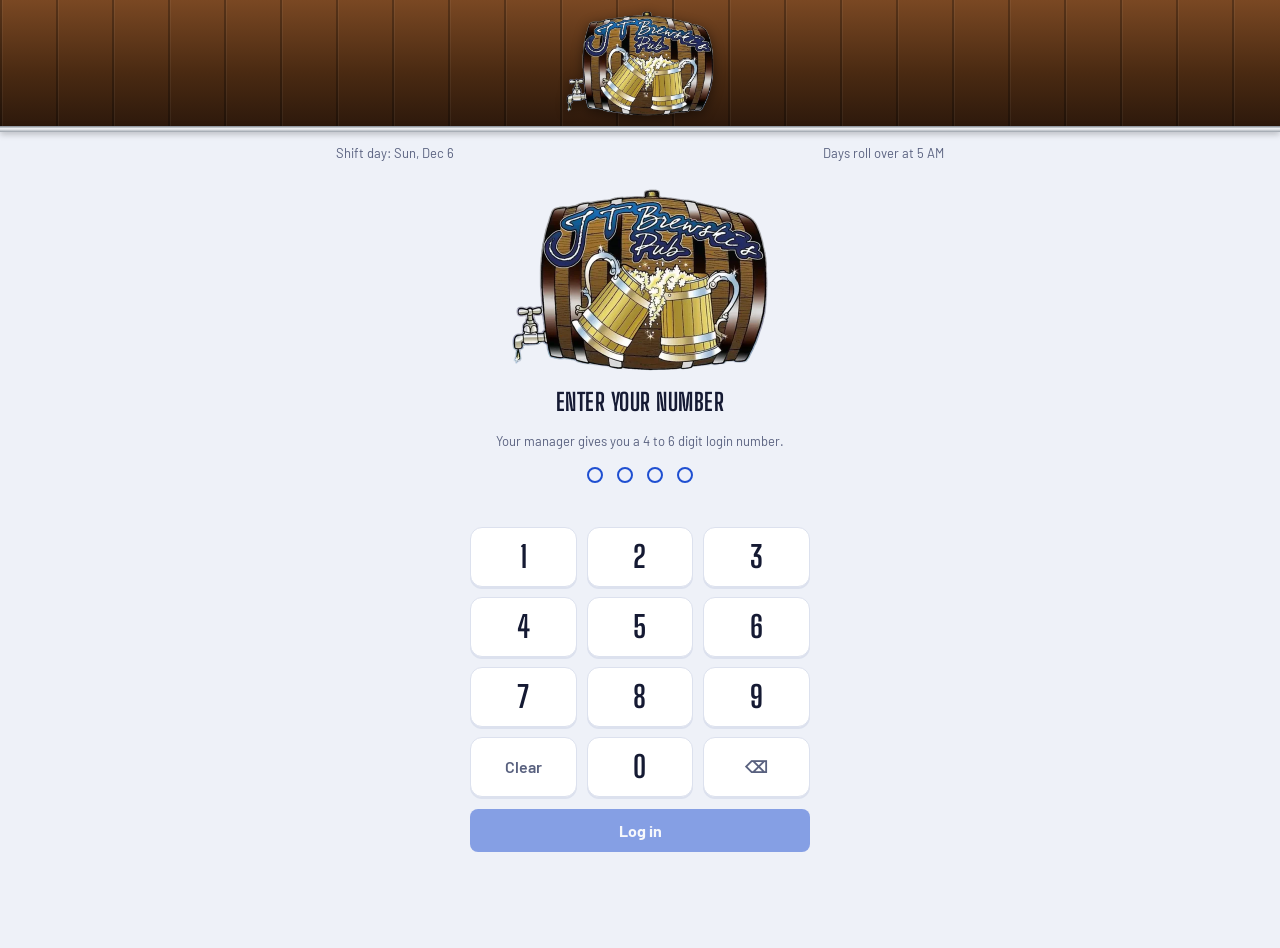
==== site/index.html @ 1c7f6bfd "Version 29: Settings page Gear button in the header opens Settings: account and log out, notificatio" ====
<!doctype html>
<html lang="en">
<head>
<meta charset="utf-8">
<meta name="viewport" content="width=device-width,initial-scale=1,viewport-fit=cover">
<title>JT Brewski's Pub</title>
<meta name="description" content="Shift checklists, inventory counts and order deadlines for JT Brewski's Pub.">
<meta name="theme-color" content="#2a170b">
<link rel="manifest" href="manifest.webmanifest">
<link rel="icon" type="image/png" sizes="32x32" href="icons/favicon-32.png">
<link rel="apple-touch-icon" href="icons/apple-touch-icon.png">
<meta name="mobile-web-app-capable" content="yes">
<meta name="apple-mobile-web-app-capable" content="yes">
<meta name="apple-mobile-web-app-status-bar-style" content="black-translucent">
<meta name="apple-mobile-web-app-title" content="Brewskis">
<link rel="preconnect" href="https://fonts.googleapis.com">
<link rel="preconnect" href="https://fonts.gstatic.com" crossorigin>
<link rel="stylesheet" href="https://fonts.googleapis.com/css2?family=Big+Shoulders+Display:wght@700;800&family=Barlow:wght@400;500;600;700&family=IBM+Plex+Mono:wght@400;500&display=swap">
<link rel="stylesheet" href="styles.css">
<!-- the intro plays once each time the app is opened, not on refreshes or updates -->
<script>try{if(sessionStorage.getItem("brewskis.intro"))document.documentElement.classList.add("no-intro")}catch(e){}</script>
<!-- light or dark, if this phone picked one in Settings (otherwise it follows the phone) -->
<script>try{var t=localStorage.getItem("brewskis.theme");if(t==="light"||t==="dark")document.documentElement.setAttribute("data-theme",t)}catch(e){}</script>
</head>
<body>
<div id="intro" class="intro" aria-hidden="true">
  <div class="intro-pour"></div>
  <div class="intro-center">
    <div class="logo intro-logo"></div>
  </div>
</div>
<header class="band">
  <div class="wrap top">
    <h1 class="sr-only">JT Brewski's staff app</h1>
    <div class="topleft">
      <button class="gearbtn" id="settingsBtn" type="button" aria-label="Settings" aria-pressed="false" hidden><svg viewBox="0 0 24 24" aria-hidden="true" fill="none" stroke="currentColor" stroke-width="2" stroke-linecap="round" stroke-linejoin="round"><circle cx="12" cy="12" r="3"/><path d="M19.4 15a1.65 1.65 0 0 0 .33 1.82l.06.06a2 2 0 1 1-2.83 2.83l-.06-.06a1.65 1.65 0 0 0-1.82-.33 1.65 1.65 0 0 0-1 1.51V21a2 2 0 1 1-4 0v-.09A1.65 1.65 0 0 0 9 19.4a1.65 1.65 0 0 0-1.82.33l-.06.06a2 2 0 1 1-2.83-2.83l.06-.06A1.65 1.65 0 0 0 4.68 15a1.65 1.65 0 0 0-1.51-1H3a2 2 0 1 1 0-4h.09A1.65 1.65 0 0 0 4.6 9a1.65 1.65 0 0 0-.33-1.82l-.06-.06a2 2 0 1 1 2.83-2.83l.06.06A1.65 1.65 0 0 0 9 4.68a1.65 1.65 0 0 0 1-1.51V3a2 2 0 1 1 4 0v.09a1.65 1.65 0 0 0 1 1.51 1.65 1.65 0 0 0 1.82-.33l.06-.06a2 2 0 1 1 2.83 2.83l-.06.06A1.65 1.65 0 0 0 19.4 9a1.65 1.65 0 0 0 1.51 1H21a2 2 0 1 1 0 4h-.09a1.65 1.65 0 0 0-1.51 1z"/></svg></button>
    </div>
    <div class="logo toplogo" role="img" aria-label="JT Brewski's Pub logo"></div>
    <div class="topright">
      <button class="installbtn" id="installBtn" type="button" hidden>Install</button>
      <button class="who" id="whoBtn" type="button" hidden><span class="dot" id="whoDot">?</span><span id="whoName"></span></button>
    </div>
  </div>
</header>
<div class="wrap">
  <div class="offline" id="offline" role="status" hidden></div>
  <div class="updatebar" id="updatebar" role="status" hidden><span id="updatetext"></span><button type="button" class="btn small" id="updateBtn">Update now</button></div>
  <div class="shiftday"><span id="dayLabel"></span><span>Days roll over at 5 AM</span></div>
  <nav class="tabs" id="tabs" hidden>
    <button type="button" id="tabShifts" aria-pressed="true">Tasks</button>
    <button type="button" id="tabInv" aria-pressed="false">Inventory</button>
    <button type="button" id="tabSched" aria-pressed="false">Shifts</button>
    <button type="button" id="tabEvents" aria-pressed="false">Events</button>
    <button type="button" id="tabTeam" aria-pressed="false" hidden>Team</button>
  </nav>
  <main id="view"><p class="hint">Loading…</p></main>
</div>
<div class="sheet" id="sheet" hidden></div>
<div class="toast" id="toast" hidden></div>
<noscript><p style="padding:16px">Turn on JavaScript to use the JT Brewski's staff app.</p></noscript>
<script src="config.js"></script>
<script src="app.js"></script>
</body>
</html>
---- site/styles.css ----
/* Base reset */
:root{color-scheme:light}
html{-webkit-text-size-adjust:100%;touch-action:manipulation}  /* no double-tap zoom; pinch zoom and zoom-on-typing still work */
body{margin:0}
img{max-width:100%}
[hidden]{display:none!important}
/* Layout: one narrow column like a ticket on the rail — header, tabs (Shifts / Inventory / Team), then stacked sections. */
/* Palette from the JT Brewskis logo: barrel wood, royal-blue lettering, gold beer and foam, silver hoops.
   Background is a cool foam white so the gold and blue read brighter than on beige. */
:root{
  --paper:#eef1f8; --card:#ffffff; --ink:#151a33; --muted:#59617f; --line:#dce1ee; --soft:#e5e9f4;
  --band:#2a170b; --band-ink:#ffffff; --band-muted:#f3cd73;
  --wood:#6e4120; --wood-dark:#2a170b; --silver:#c9cfd8; --glass:rgba(220,228,245,.7);
  --blue:#1f4fd1; --blue-deep:#13328f; --blue-ink:#ffffff; --gold:#f0b429; --gold-deep:#a8700a; --foam:#fffaf0;
  --foh:#a8700a; --foh-soft:#fdf0cc; --boh:#1f4fd1; --boh-soft:#e1e9fd; --mgr:#7a4522; --mgr-soft:#f3e4d6;
  --done:#1e8f50; --done-soft:#d9f2e3; --warn:#c2540a; --warn-soft:#fde4d2; --danger:#c0352a; --danger-soft:#fbdcd8;
  --display:"Big Shoulders Display","Arial Narrow",Impact,sans-serif;
  --body:"Barlow","Helvetica Neue",Arial,sans-serif;
  --mono:"IBM Plex Mono",ui-monospace,Menlo,monospace;
}
@media (prefers-color-scheme:dark){:root:not([data-theme="light"]){
  --paper:#0b0f1f; --card:#151a2e; --ink:#eef1fb; --muted:#9aa3c4; --line:#262d4a; --soft:#1c2238;
  --band:#1d0f06; --band-ink:#ffffff; --band-muted:#f3cd73;
  --wood:#5c3418; --wood-dark:#1d0f06; --silver:#8d95a3; --glass:rgba(160,180,230,.12);
  --blue:#6f95ff; --blue-deep:#3f66d9; --blue-ink:#0b1030; --gold:#f5c04a; --gold-deep:#f5c04a; --foam:#fff4d6;
  --foh:#f5c04a; --foh-soft:#3a2e10; --boh:#8fb0ff; --boh-soft:#18234a; --mgr:#e0a678; --mgr-soft:#3b2516;
  --done:#4fd18a; --done-soft:#123322; --warn:#ff9a57; --warn-soft:#3d2414; --danger:#ff7a6b; --danger-soft:#401a17; color-scheme:dark}}
:root[data-theme="dark"]{
  --paper:#0b0f1f; --card:#151a2e; --ink:#eef1fb; --muted:#9aa3c4; --line:#262d4a; --soft:#1c2238;
  --band:#1d0f06; --band-ink:#ffffff; --band-muted:#f3cd73;
  --wood:#5c3418; --wood-dark:#1d0f06; --silver:#8d95a3; --glass:rgba(160,180,230,.12);
  --blue:#6f95ff; --blue-deep:#3f66d9; --blue-ink:#0b1030; --gold:#f5c04a; --gold-deep:#f5c04a; --foam:#fff4d6;
  --foh:#f5c04a; --foh-soft:#3a2e10; --boh:#8fb0ff; --boh-soft:#18234a; --mgr:#e0a678; --mgr-soft:#3b2516;
  --done:#4fd18a; --done-soft:#123322; --warn:#ff9a57; --warn-soft:#3d2414; --danger:#ff7a6b; --danger-soft:#401a17; color-scheme:dark}
*{box-sizing:border-box}
body{background:var(--paper);color:var(--ink);font-family:var(--body);font-size:16px;line-height:1.45;padding-block:0 96px}
.wrap{max-width:640px;margin:0 auto;padding-left:max(16px,env(safe-area-inset-left,0px));padding-right:max(16px,env(safe-area-inset-right,0px))}
button,input,select,textarea{font:inherit;color:inherit}
button{cursor:pointer}
:focus-visible{outline:2px solid var(--blue);outline-offset:2px}
.band{background:var(--band);color:var(--band-ink);position:relative}
.band::after{content:"";position:absolute;left:0;right:0;bottom:0;height:5px;background:linear-gradient(180deg,#8d949b,#eef1f4 45%,#a7aeb5)}
.top{display:flex;align-items:center;justify-content:space-between;gap:12px;padding-block:12px 17px}
.brand{display:flex;align-items:center;gap:10px;min-width:0}
.logo{background:url("logo.webp") center/contain no-repeat;aspect-ratio:520/372;flex:none}
.top .logo{width:104px}
.brand .eyebrow{color:var(--band-muted)}
.eyebrow{font-family:var(--mono);font-size:11px;letter-spacing:.14em;text-transform:uppercase;color:var(--muted)}
h1{font-family:var(--display);font-weight:800;font-size:36px;line-height:.95;margin:2px 0 0;letter-spacing:.01em;text-transform:uppercase;color:var(--band-ink)}
.who{display:flex;align-items:center;gap:8px;border:1px solid #3a3029;background:#1d1713;color:var(--band-ink);border-radius:999px;padding:6px 12px 6px 6px;font-weight:600;font-size:14px;max-width:50%;min-width:0}
.who span{overflow:hidden;text-overflow:ellipsis;white-space:nowrap}
.dot{width:26px;height:26px;border-radius:50%;background:#2148a8;color:#fff;display:grid;place-items:center;font-size:12px;font-weight:700;flex:none}
.shiftday{display:flex;justify-content:space-between;gap:8px;flex-wrap:wrap;font-family:var(--mono);font-size:12px;color:var(--muted);padding:12px 0 0}
.tabs{display:flex;gap:4px;margin:16px 0 4px;background:var(--soft);border-radius:10px;padding:4px}
.tabs button{flex:1;border:0;background:none;border-radius:7px;padding:8px 4px;font-weight:600;color:var(--muted);white-space:nowrap}
.tabs button[aria-pressed="true"]{background:var(--card);color:var(--blue);box-shadow:0 1px 2px rgba(0,0,0,.08)}
main{display:flex;flex-direction:column;gap:24px;padding-top:16px}
h2{font-family:var(--display);font-weight:700;font-size:24px;text-transform:uppercase;letter-spacing:.02em;margin:0;text-wrap:balance}
h3{font-size:17px;font-weight:700;margin:0;overflow-wrap:anywhere}
.sec-head{display:flex;align-items:baseline;justify-content:space-between;gap:8px;margin-bottom:8px;flex-wrap:wrap}
.tag{font-family:var(--mono);font-size:11px;letter-spacing:.06em;text-transform:uppercase;padding:2px 7px;border-radius:4px;white-space:nowrap}
.tag.foh{background:var(--foh-soft);color:var(--foh)} .tag.boh{background:var(--boh-soft);color:var(--boh)} .tag.mgmt{background:var(--mgr-soft);color:var(--mgr)}
.tag.plain{background:var(--soft);color:var(--muted)} .tag.ok{background:var(--done-soft);color:var(--done)}
.tag.warn{background:var(--warn-soft);color:var(--warn)} .tag.danger{background:var(--danger);color:var(--card)}
.summary{display:grid;grid-template-columns:auto 1fr;gap:4px 16px;align-items:center;background:var(--card);border:1px solid var(--line);border-radius:12px;padding:16px}
.big{font-family:var(--display);font-weight:800;font-size:52px;line-height:.9;font-variant-numeric:tabular-nums;grid-row:span 2}
.big small{font-size:26px;color:var(--muted)}
.bar{height:8px;background:var(--soft);border-radius:99px;overflow:hidden}
.bar i{display:block;height:100%;background:linear-gradient(180deg,var(--gold),color-mix(in srgb,var(--gold) 80%,#000));border-right:3px solid var(--foam);border-radius:99px;transition:width .3s}
.bar i[style="width:0%"]{border-right:0}
.strip{display:flex;justify-content:space-between;align-items:center;gap:12px;width:100%;text-align:left;background:var(--card);border:1px solid var(--line);border-radius:12px;padding:12px 16px}
.strip .t{display:flex;flex-direction:column;gap:2px;min-width:0}
.strip.urgent{border-color:var(--warn)}
.rows{display:flex;flex-direction:column;border:1px solid var(--line);border-radius:12px;background:var(--card);overflow:hidden}
.role{display:grid;grid-template-columns:1fr auto;gap:2px 12px;text-align:left;border:0;border-top:1px solid var(--line);background:none;padding:14px 16px;width:100%}
.role:first-child{border-top:0}
button.role:hover{background:var(--soft)}
.role .name{font-weight:700;font-size:17px}
.role .people{font-size:13px;color:var(--muted);min-width:0;overflow:hidden;text-overflow:ellipsis;white-space:nowrap}
.role .count{font-family:var(--mono);font-size:14px;font-variant-numeric:tabular-nums;text-align:right;grid-row:span 2;align-self:center;display:flex;flex-direction:column;align-items:flex-end;gap:6px}
.role .bar{width:72px;height:6px}
.mine{outline:2px solid var(--ink);outline-offset:-2px}
.feed{display:flex;flex-direction:column;gap:10px;margin:0;padding:0;list-style:none}
.feed li{display:grid;grid-template-columns:auto 1fr;gap:10px;font-size:14px}
.feed .t{font-family:var(--mono);font-size:12px;color:var(--muted);white-space:nowrap;padding-top:2px;font-variant-numeric:tabular-nums}
.feed b{font-weight:600}
input[type=search]{width:100%;border:1px solid var(--line);background:var(--card);border-radius:10px;padding:12px 14px;min-width:0}
.back{border:0;background:none;padding:0;font-family:var(--mono);font-size:12px;letter-spacing:.08em;text-transform:uppercase;color:var(--muted);align-self:flex-start}
.rolehead{display:flex;flex-direction:column;gap:8px}
.rolehead .meta{display:flex;gap:8px;align-items:center;flex-wrap:wrap;font-size:14px;color:var(--muted)}
.chips{display:flex;gap:6px;flex-wrap:wrap}
.chip{border:1px solid var(--line);background:var(--card);border-radius:999px;padding:5px 12px;font-size:14px;font-weight:500}
.chip[aria-pressed="true"]{background:var(--ink);color:var(--paper);border-color:var(--ink)}
.list{display:flex;flex-direction:column;border:1px solid var(--line);border-radius:12px;background:var(--card);overflow:hidden}
.task{display:grid;grid-template-columns:auto 1fr;gap:12px;padding:12px 14px;border-top:1px solid var(--line)}
.task:first-child{border-top:0}
.check{width:30px;height:30px;border-radius:8px;border:2px solid var(--muted);background:var(--card);display:grid;place-items:center;padding:0;margin-top:1px}
.check svg{width:18px;height:18px;opacity:0}
.task.done .check{background:var(--done);border-color:var(--done)}
.task.done .check svg{opacity:1}
.task.done .text{text-decoration:line-through;color:var(--muted)}
.text{font-weight:500;overflow-wrap:anywhere}
.tmeta{display:flex;flex-direction:column;gap:2px;margin-top:4px;font-size:12.5px;color:var(--muted)}
.tmeta .line{display:flex;gap:6px;flex-wrap:wrap;align-items:center}
.tmeta .ok{color:var(--done);font-weight:600}
.linkbtn{border:0;background:none;padding:0;font-size:12.5px;color:var(--muted);text-decoration:underline;text-underline-offset:2px}
.linkbtn.warn{color:var(--danger);font-weight:600}
.divider{font-family:var(--mono);font-size:11px;letter-spacing:.12em;text-transform:uppercase;color:var(--muted);padding:10px 14px;background:var(--soft);border-top:1px solid var(--line)}
form.add{display:grid;grid-template-columns:1fr 1fr;gap:8px;background:var(--card);border:1px dashed var(--line);border-radius:12px;padding:12px}
.full{grid-column:1/-1}
input[type=text],input[type=number],input[type=time],select,textarea{width:100%;border:1px solid var(--line);background:var(--paper);border-radius:8px;padding:10px 12px;min-width:0}
label.lbl{display:flex;flex-direction:column;gap:4px;font-size:12px;color:var(--muted);font-family:var(--mono);letter-spacing:.06em;text-transform:uppercase;min-width:0}
.btn{border:0;border-radius:8px;padding:10px 16px;font-weight:700;background:var(--blue);color:var(--blue-ink)}
.btn.ghost{background:var(--card);border:1px solid var(--line);color:var(--ink)}
.btn.small{padding:6px 12px;font-size:14px}
.btn:disabled{opacity:.5;cursor:default}
.empty{background:var(--card);border:1px dashed var(--line);border-radius:12px;padding:20px;display:flex;flex-direction:column;gap:10px;align-items:flex-start}
.empty p{margin:0;color:var(--muted)}
.hint{font-size:13px;color:var(--muted);margin:0}
.person,.card{background:var(--card);border:1px solid var(--line);border-radius:12px;padding:14px;display:flex;flex-direction:column;gap:10px}
.card.urgent{border-color:var(--warn)}
.row{display:flex;justify-content:space-between;align-items:center;gap:8px;flex-wrap:wrap}
.pname{font-weight:700;font-size:17px;overflow-wrap:anywhere;min-width:0}
.rolechip{border:1px solid var(--line);background:none;border-radius:6px;padding:4px 9px;font-size:13px}
.rolechip.foh[aria-pressed="true"]{background:var(--foh-soft);border-color:var(--foh);color:var(--foh);font-weight:600}
.rolechip.boh[aria-pressed="true"]{background:var(--boh-soft);border-color:var(--boh);color:var(--boh);font-weight:600}
.rolechip.mgmt[aria-pressed="true"]{background:var(--mgr-soft);border-color:var(--mgr);color:var(--mgr);font-weight:600}
.daychip{border:1px solid var(--line);background:none;border-radius:6px;padding:4px 0;width:40px;font-size:13px;font-family:var(--mono)}
.daychip[aria-pressed="true"]{background:var(--ink);color:var(--paper);border-color:var(--ink)}
.stack{display:flex;flex-direction:column;gap:10px}
.inline{display:flex;gap:8px;flex-wrap:wrap}
.inline input{flex:1;min-width:140px}
.item{display:grid;grid-template-columns:1fr auto;gap:10px;align-items:center;padding:12px 14px;border-top:1px solid var(--line)}
.item:first-child{border-top:0}
.iname{font-weight:600;overflow-wrap:anywhere}
.imeta{display:flex;gap:6px;flex-wrap:wrap;align-items:center;font-size:12.5px;color:var(--muted);margin-top:3px}
.stepper{display:flex;align-items:center;border:1px solid var(--line);border-radius:10px;overflow:hidden;background:var(--paper)}
.stepper button{border:0;background:none;width:38px;height:40px;font-size:20px;font-weight:600}
.stepper input{width:52px;border:0;border-left:1px solid var(--line);border-right:1px solid var(--line);border-radius:0;text-align:center;padding:8px 2px;font-family:var(--mono);font-variant-numeric:tabular-nums;background:var(--card);-moz-appearance:textfield}
.stepper input::-webkit-outer-spin-button,.stepper input::-webkit-inner-spin-button{-webkit-appearance:none;margin:0}
.item.edit{grid-template-columns:2fr 1fr 1fr;align-items:end}
.orderlines{margin:0;padding:0;list-style:none;display:flex;flex-direction:column;gap:4px;font-size:14px}
.orderlines li{display:flex;justify-content:space-between;gap:12px;border-bottom:1px dotted var(--line);padding-bottom:4px}
.orderlines .q{font-family:var(--mono);font-variant-numeric:tabular-nums;white-space:nowrap}
.due{font-family:var(--mono);font-size:13px;font-variant-numeric:tabular-nums}
.due.soon{color:var(--warn);font-weight:500}
.sheet{position:fixed;inset:0;background:rgba(10,12,10,.45);display:flex;align-items:flex-end;justify-content:center;z-index:20}
.sheet .panel{background:var(--paper);width:100%;max-width:520px;border-radius:16px 16px 0 0;padding:20px max(16px,env(safe-area-inset-right,0px)) calc(20px + env(safe-area-inset-bottom,0px)) max(16px,env(safe-area-inset-left,0px));display:flex;flex-direction:column;gap:12px;max-height:85vh;overflow:auto}
.pick{display:flex;justify-content:space-between;gap:8px;align-items:center;text-align:left;border:1px solid var(--line);background:var(--card);border-radius:10px;padding:12px 14px;font-weight:600}
.pick small{font-weight:400;color:var(--muted);font-size:13px;text-align:right}
.toast{position:fixed;left:50%;transform:translateX(-50%);bottom:calc(20px + env(safe-area-inset-bottom,0px));background:var(--ink);color:var(--paper);padding:10px 16px;border-radius:10px;font-size:14px;font-weight:500;z-index:30;max-width:calc(100% - 32px)}
.login .logo{width:min(260px,70vw)}
.login{display:flex;flex-direction:column;align-items:center;gap:12px;max-width:340px;margin:8px auto 0;width:100%;text-align:center}
.pindots{display:flex;gap:14px;justify-content:center;min-height:20px;padding-top:4px}
.pindots span{width:16px;height:16px;border-radius:50%;border:2px solid var(--ink)}
.pindots span.on{background:var(--ink)}
.loginerr{color:var(--danger);font-size:14px;min-height:20px;margin:0;font-weight:500}
.keypad{display:grid;grid-template-columns:repeat(3,1fr);gap:10px;width:100%}
.key{height:60px;border:1px solid var(--line);background:var(--card);border-radius:12px;font-family:var(--display);font-weight:700;font-size:30px;font-variant-numeric:tabular-nums}
.key.fn{font-family:var(--body);font-size:16px;font-weight:600;color:var(--muted)}
.key:active:not(:disabled){background:var(--soft)}
.key:disabled{opacity:.5}
.bignum{font-family:var(--display);font-weight:800;font-size:64px;letter-spacing:.18em;text-align:center;font-variant-numeric:tabular-nums;line-height:1;padding:8px 0}
.pinform{display:flex;flex-direction:column;gap:8px;border-top:1px dashed var(--line);padding-top:10px}
.pinrow{border-top:1px dashed var(--line);padding-top:10px}
.pinrow .hint{flex:1;min-width:160px}
@media (prefers-reduced-motion:reduce){.bar i{transition:none}}
@media (max-width:420px){h1{font-size:28px}.top .logo{width:84px}.brand{gap:8px}.big{font-size:44px}.item.edit{grid-template-columns:1fr 1fr}.item.edit .wide{grid-column:1/-1}}

/* PWA additions */
.band{padding-top:env(safe-area-inset-top,0px)}
body{padding-bottom:calc(96px + env(safe-area-inset-bottom,0px))}
.offline{background:var(--warn-soft);color:var(--warn);font-size:14px;font-weight:600;padding:8px 12px;border-radius:10px;margin-top:12px}
.installbtn{border:1px solid #3a3029;background:#1d1713;color:var(--band-ink);border-radius:999px;padding:6px 12px;font-weight:600;font-size:13px}
.topright{display:flex;gap:8px;align-items:center;min-width:0;justify-content:flex-end}
.steps{margin:0;padding-left:20px;display:flex;flex-direction:column;gap:6px;font-size:15px}
@media (max-width:420px){.who #whoName{display:none}.who{padding:5px}}
/* task schedules */
.due-line{font-weight:500}
.due-line.soon{color:var(--warn)}
.due-line.over{color:var(--danger);font-weight:700}
.task.overdue .check{border-color:var(--danger)}
.task.editing{grid-template-columns:1fr;padding:10px}
.task.editing form.add{border:0;padding:0;background:none}
.divider.first{border-top:0}
input[type=date]{width:100%;border:1px solid var(--line);background:var(--paper);border-radius:8px;padding:9px 12px;min-width:0;font:inherit;color:inherit}
/* supplier schedules */
.supgrid{display:grid;grid-template-columns:1fr 1fr;gap:8px}
.supgrid .full{grid-column:1/-1}
.card .line{display:flex;gap:6px;flex-wrap:wrap}
.card.ordered{opacity:.85}
/* notification settings */
.prefs{gap:0;padding:0}
.prefrow{padding:14px;border-top:1px solid var(--line);display:flex;flex-direction:column;gap:10px}
.prefrow:first-child{border-top:0}
.preflabel{display:grid;grid-template-columns:auto 1fr;gap:12px;align-items:start;cursor:pointer}
.preflabel input{width:22px;height:22px;margin:2px 0 0;accent-color:var(--blue)}
.preflabel span{display:flex;flex-direction:column;gap:2px;min-width:0}
.prefextra{padding-left:34px;display:flex;flex-direction:column;gap:8px}
.prefextra .inline .lbl{flex:1}

/* ===== Vibrant refresh ===== */
/* Header: barrel staves in wood, silver hoop underneath */
.band{background:
  repeating-linear-gradient(90deg, rgba(0,0,0,.28) 0 2px, rgba(255,255,255,.05) 2px 3px, transparent 3px 56px),
  linear-gradient(180deg, #7a4823 0%, #4a2a12 55%, var(--wood-dark) 100%)}
.band::after{height:6px;background:linear-gradient(180deg,#7f868f,#f4f6f8 45%,#9aa1aa);box-shadow:0 2px 6px rgba(0,0,0,.25)}
.top .logo{width:112px;filter:drop-shadow(0 3px 6px rgba(0,0,0,.45))}
.kicker{font-family:var(--body);font-weight:600;font-size:13px;color:var(--band-muted);letter-spacing:.01em}
h1{color:#fff;-webkit-text-stroke:6px #1f4fd1;paint-order:stroke fill;text-shadow:0 3px 0 rgba(0,0,0,.35);font-size:38px;letter-spacing:.02em}
.who{background:rgba(0,0,0,.35);border-color:rgba(255,255,255,.18)}
.dot{background:#1f4fd1}

/* Quieter small text: sentence case in the body face */
.shiftday{font-family:var(--body);font-size:13px}
.eyebrow{font-family:var(--body);font-size:13px;letter-spacing:0;text-transform:none;font-weight:600}
.tag{font-family:var(--body);font-size:12px;font-weight:600;letter-spacing:.01em;text-transform:none;padding:2px 9px;border-radius:999px}
.divider{font-family:var(--body);font-size:13px;font-weight:700;letter-spacing:.01em;text-transform:none}
label.lbl{font-family:var(--body);font-size:13px;font-weight:600;letter-spacing:0;text-transform:none}
.back{font-family:var(--body);font-size:14px;font-weight:600;letter-spacing:0;text-transform:none;color:var(--blue)}
.due,.feed .t{font-family:var(--body)}

/* Tabs: the active one is solid royal blue */
.tabs{background:var(--soft)}
.tabs button[aria-pressed="true"]{background:var(--blue);color:var(--blue-ink);box-shadow:0 2px 6px rgba(31,79,209,.35)}

/* Section headings take their section's color */
h2.sec-foh{color:var(--foh)} h2.sec-boh{color:var(--boh)} h2.sec-mgmt{color:var(--mgr)}
.mine{outline:2px solid var(--blue)}

/* Progress bars: beer with a foam edge */
.bar{background:var(--soft)}
.bar i{background:linear-gradient(180deg,#ffd666,var(--gold) 45%,#d69612);border-right:3px solid var(--foam)}

/* Today's progress: a stein filling with beer */
.summary{grid-template-columns:auto 1fr;gap:18px;align-items:center;padding:18px 20px 18px 18px;
  background:linear-gradient(135deg,var(--card) 55%,var(--foh-soft));border-color:var(--line)}
.sumtext{display:flex;flex-direction:column;gap:4px;min-width:0}
.big{font-size:56px;grid-row:auto;color:var(--ink)}
.big small{font-size:24px;color:var(--muted);font-weight:700}
.sumlabel{color:var(--muted);font-size:14px;font-weight:500}
.sumleft{align-self:flex-start;margin-top:4px;background:var(--blue);color:var(--blue-ink);font-weight:700;font-size:13px;padding:3px 10px;border-radius:999px}
.stein{position:relative;width:70px;height:100px;margin-right:14px;flex:none}
.stein::after{content:"";position:absolute;right:-15px;top:22%;width:16px;height:48%;border:4px solid var(--silver);border-left:0;border-radius:0 14px 14px 0}
.stein-glass{position:absolute;inset:0;border:4px solid var(--silver);border-radius:7px 7px 12px 12px;overflow:hidden;
  background:linear-gradient(90deg,var(--glass),transparent 45%,var(--glass));box-shadow:inset 0 0 0 1px rgba(0,0,0,.06)}
.stein-beer{position:absolute;left:0;right:0;bottom:0;
  background:
    radial-gradient(circle at 30% 70%,rgba(255,255,255,.55) 0 2px,transparent 3px),
    radial-gradient(circle at 65% 40%,rgba(255,255,255,.45) 0 1.5px,transparent 2.5px),
    radial-gradient(circle at 45% 20%,rgba(255,255,255,.4) 0 1.5px,transparent 2.5px),
    linear-gradient(180deg,#ffd666,#f0b429 40%,#c98a12)}
.stein-beer.has-foam::before{content:"";position:absolute;left:-4px;right:-4px;top:-9px;height:14px;
  background:radial-gradient(circle at 12% 60%,var(--foam) 0 6px,transparent 7px),radial-gradient(circle at 38% 40%,var(--foam) 0 7px,transparent 8px),
             radial-gradient(circle at 64% 60%,var(--foam) 0 6px,transparent 7px),radial-gradient(circle at 88% 45%,var(--foam) 0 7px,transparent 8px),
             linear-gradient(var(--foam),var(--foam)) 0 8px/100% 6px no-repeat}
.stein-hoops{position:absolute;inset:0;pointer-events:none;
  background:linear-gradient(var(--silver),var(--silver)) 0 24%/100% 4px no-repeat,linear-gradient(var(--silver),var(--silver)) 0 78%/100% 4px no-repeat}
.stein.pour .stein-beer{animation:pour 1.1s cubic-bezier(.2,.7,.2,1) both}
@keyframes pour{from{height:0}}
@media (prefers-reduced-motion:reduce){.stein.pour .stein-beer{animation:none}}

/* Next order deadline: solid royal blue so it can't be missed */
.strip{background:linear-gradient(135deg,#1f4fd1,#13328f);border:0;color:#fff}
.strip .eyebrow{color:rgba(255,255,255,.8)}
.strip .due,.strip .due.soon{color:#fff}
.strip.urgent{box-shadow:0 0 0 3px var(--gold)}
.strip .tag.warn{background:var(--gold);color:#3a2600} .strip .tag.ok{background:rgba(255,255,255,.18);color:#fff}

/* Buttons and checks */
.btn{box-shadow:0 2px 0 var(--blue-deep)}
.btn.ghost{box-shadow:none}
.btn:disabled{box-shadow:none}
.task.done .check{background:var(--done);border-color:var(--done)}
.check{border-color:var(--silver);border-width:2.5px}
.key{border-color:var(--line);box-shadow:0 2px 0 var(--line)}
.key:active:not(:disabled){transform:translateY(1px);box-shadow:none}
.pindots span.on{background:var(--blue);border-color:var(--blue)}
.pindots span{border-color:var(--blue)}

@media (max-width:420px){h1{font-size:30px;-webkit-text-stroke:5px #1f4fd1}.top .logo{width:88px}.stein{width:60px;height:88px}.big{font-size:48px}}

/* app versions */
.updatebar{display:flex;align-items:center;justify-content:space-between;gap:12px;flex-wrap:wrap;margin-top:12px;padding:10px 12px;border-radius:12px;
  background:linear-gradient(135deg,#1f4fd1,#13328f);color:#fff;font-weight:600;font-size:14px}
.updatebar .btn{background:var(--gold);color:#3a2600;box-shadow:none}
.vline{display:flex;gap:8px;align-items:center;flex-wrap:wrap;font-size:14px;color:var(--muted)}
.vsummary{display:flex;flex-direction:column;gap:2px;padding:12px 14px;border-radius:12px;background:var(--done-soft);color:var(--ink)}
.vsummary.behind{background:var(--warn-soft)}
.devices{display:flex;flex-direction:column;gap:4px}
.dev{display:flex;gap:8px;align-items:center;flex-wrap:wrap}

/* v8: sections that open and close, inventory search */
.fold{display:flex;flex-direction:column;gap:10px}
.fold-head{display:flex;flex-wrap:wrap;align-items:center;gap:6px 10px;width:100%;text-align:left;
  background:var(--card);border:1px solid var(--line);border-radius:12px;padding:12px 14px;color:var(--ink)}
.fold-head:hover:not(:disabled){border-color:var(--blue)}
.fold-head:disabled{cursor:default;opacity:1}
.fold-head h2{font-size:22px;flex:0 0 auto;max-width:calc(100% - 34px);white-space:nowrap;overflow:hidden;text-overflow:ellipsis}
.fold-head .tag{margin-left:auto}
.chev{width:12px;height:12px;border-right:3px solid var(--blue);border-bottom:3px solid var(--blue);transform:rotate(-45deg);transition:transform .15s;margin:0 4px 0 2px}
.fold.open .chev{transform:rotate(45deg) translate(-2px,-2px)}
.fold.forced .chev{border-color:var(--muted)}
.fold-body{padding-left:2px}
@media (prefers-reduced-motion:reduce){.chev{transition:none}}
.invtools{display:flex;flex-direction:column;gap:10px}
.searchbox{position:relative}
.searchbox input[type=search]{padding-left:40px;padding-right:40px;border-radius:12px;background:var(--card)
  url("data:image/svg+xml,%3Csvg xmlns='http://www.w3.org/2000/svg' viewBox='0 0 24 24' fill='none' stroke='%238891ad' stroke-width='2.4' stroke-linecap='round'%3E%3Ccircle cx='10.5' cy='10.5' r='6.5'/%3E%3Cpath d='M15.5 15.5 21 21'/%3E%3C/svg%3E") no-repeat 13px center/18px}
.searchbox input[type=search]::-webkit-search-cancel-button{display:none}
.clearsearch{position:absolute;right:6px;top:50%;transform:translateY(-50%);width:32px;height:32px;border:0;border-radius:50%;background:var(--soft);color:var(--muted);font-size:20px;line-height:1}
.empty-search{padding:8px 2px}
/* keep the phone's status bar area solid when the page scrolls under it */
body::before{content:"";position:fixed;inset:0 0 auto;height:env(safe-area-inset-top,0px);background:#2a170b;z-index:40}

/* v9: subtle motion. Everything here answers something a person did; none of it runs with reduced motion on. */
@media (prefers-reduced-motion: no-preference){
  /* bars and the stein slide to their new level */
  .bar i{transition:width .6s cubic-bezier(.2,.8,.2,1)}
  .stein-beer{transition:height .9s cubic-bezier(.2,.75,.2,1)}
  .stein-beer.has-foam::before{animation:foam 3.2s ease-in-out infinite alternate}
  @keyframes foam{from{transform:translateY(0)}to{transform:translateY(-1.5px)}}

  /* switching screens: a short fade and rise */
  #view.enter{animation:enter .22s ease-out}
  @keyframes enter{from{opacity:0;transform:translateY(6px)}to{opacity:1;transform:none}}

  /* checking off a task: the box pops, the check draws in, the row glows green for a moment */
  .task.just-done .check{animation:pop .32s cubic-bezier(.3,1.6,.5,1)}
  .task.just-done .check path{stroke-dasharray:22;stroke-dashoffset:22;animation:draw .28s .06s ease-out forwards}
  .task.just-done{animation:glow .9s ease-out}
  .task.just-undone .check{animation:pop .25s ease-out}
  @keyframes pop{0%{transform:scale(.8)}60%{transform:scale(1.12)}100%{transform:scale(1)}}
  @keyframes draw{to{stroke-dashoffset:0}}
  @keyframes glow{from{background:var(--done-soft)}to{background:transparent}}

  /* counting: the number gives a small bump */
  .stepper input.bump{animation:bump .22s ease-out}
  @keyframes bump{50%{transform:scale(1.18)}}

  /* opening a section: its contents fade down into place */
  .fold-body.reveal{animation:reveal .2s ease-out}
  @keyframes reveal{from{opacity:0;transform:translateY(-6px)}to{opacity:1;transform:none}}
  .fold-head{transition:border-color .15s, background-color .15s}

  /* login: each digit's dot pops in; a wrong number shakes the dots */
  .pindots span{transition:background-color .12s, border-color .12s}
  .pindots span.pop{animation:pop .22s ease-out}
  .pindots.shake{animation:shake .38s ease-in-out}
  @keyframes shake{20%{transform:translateX(-8px)}40%{transform:translateX(7px)}60%{transform:translateX(-5px)}80%{transform:translateX(3px)}}

  /* sheets slide up, toasts and the update bar ease in */
  .sheet{animation:fadein .18s ease-out}
  .sheet .panel{animation:sheetup .26s cubic-bezier(.2,.8,.2,1)}
  @keyframes fadein{from{opacity:0}}
  @keyframes sheetup{from{transform:translateY(40px);opacity:.6}}
  .toast.show{animation:toastin .24s cubic-bezier(.2,.8,.2,1)}
  @keyframes toastin{from{opacity:0;transform:translate(-50%,10px)}to{opacity:1;transform:translate(-50%,0)}}
  .updatebar{animation:reveal .3s ease-out}

  /* buttons give a little when pressed */
  .btn,.chip,.daychip,.rolechip,.tabs button,.stepper button,.fold-head,.role,.strip{transition:transform .08s ease-out, background-color .15s, box-shadow .15s, border-color .15s}
  .btn:active:not(:disabled),.chip:active,.daychip:active,.rolechip:active,.tabs button:active,.stepper button:active:not(:disabled),.strip:active{transform:scale(.96)}
  button.role:active,.fold-head:active:not(:disabled){transform:scale(.99)}
}

/* v10: sound setting */
.soundrow{display:flex;align-items:center;justify-content:space-between;gap:14px;padding:12px 14px;border:1px solid var(--line);border-radius:12px;background:var(--card);cursor:pointer}
.soundrow > span{display:flex;flex-direction:column;gap:2px;min-width:0}
.switch{appearance:none;-webkit-appearance:none;flex:none;width:50px;height:30px;border-radius:999px;background:var(--line);position:relative;margin:0;cursor:pointer;transition:background-color .15s}
.switch::after{content:"";position:absolute;top:3px;left:3px;width:24px;height:24px;border-radius:50%;background:#fff;box-shadow:0 1px 3px rgba(0,0,0,.3);transition:transform .15s}
.switch:checked{background:var(--done)}
.switch:checked::after{transform:translateX(20px)}
@media (prefers-reduced-motion:reduce){.switch,.switch::after{transition:none}}

/* v12: intro. The barrel's staves, the logo drops in, and a pint pours up the screen before it lifts away. */
.intro{position:fixed;inset:0;z-index:100;display:grid;place-items:center;overflow:hidden;cursor:pointer;
  background:repeating-linear-gradient(90deg, rgba(0,0,0,.28) 0 2px, rgba(255,255,255,.05) 2px 3px, transparent 3px 64px),
             linear-gradient(180deg,#7a4823 0%,#4a2a12 55%,#2a170b 100%);
  animation:introFailsafe .3s 2.6s forwards}          /* never stays up, even if the app's script is slow */
.no-intro .intro{display:none}
.intro.out{animation:introOut .32s ease-in forwards}
@keyframes introOut{to{opacity:0;visibility:hidden}}
@keyframes introFailsafe{to{opacity:0;visibility:hidden;pointer-events:none}}
.intro-center{position:relative;z-index:2;display:flex;flex-direction:column;align-items:center;gap:10px;padding:24px}
.intro-logo{width:min(66vw,320px);filter:drop-shadow(0 8px 18px rgba(0,0,0,.5))}
.intro-title{font-family:var(--display);font-weight:800;font-size:46px;line-height:1;text-transform:uppercase;letter-spacing:.03em;
  color:#fff;-webkit-text-stroke:7px #1f4fd1;paint-order:stroke fill;text-shadow:0 4px 0 rgba(0,0,0,.35)}
.intro-pour{position:absolute;left:0;right:0;bottom:-26px;height:0;z-index:1;
  background:radial-gradient(circle at 20% 70%,rgba(255,255,255,.35) 0 3px,transparent 4px) 0 0/90px 120px,
             radial-gradient(circle at 70% 30%,rgba(255,255,255,.3) 0 2px,transparent 3px) 0 0/70px 90px,
             linear-gradient(180deg,#ffd666,#f0b429 35%,#c98a12)}
.intro-pour::before{content:"";position:absolute;left:-10px;right:-10px;top:-22px;height:30px;
  background:radial-gradient(circle at 18px 18px,#fffaf0 0 14px,transparent 15px) 0 0/36px 30px repeat-x,
             linear-gradient(#fffaf0,#fffaf0) 0 16px/100% 14px no-repeat}
@media (prefers-reduced-motion: no-preference){
  .intro-logo{animation:introDrop .55s cubic-bezier(.25,1.5,.45,1) both}
  .intro-title{animation:introRise .4s .22s ease-out both}
  .intro-pour{animation:introPour .75s .62s cubic-bezier(.45,0,.2,1) forwards}
  @keyframes introDrop{from{opacity:0;transform:translateY(-28px) scale(.82)}to{opacity:1;transform:none}}
  @keyframes introRise{from{opacity:0;transform:translateY(12px)}to{opacity:1;transform:none}}
  @keyframes introPour{to{height:125%}}
}

/* v15: header reads "JT Brewski's" with "Staff app" under it */
.brand .kicker{margin-top:3px}
.brand > div:last-child{min-width:0}
.brand h1{white-space:nowrap;font-size:clamp(24px,8.2vw,38px);-webkit-text-stroke-width:clamp(4px,1.4vw,6px)}
.intro-center{gap:0}

/* v17: default supplier per list */
.listsup{display:flex;flex-direction:column;gap:6px;padding:12px 14px;border-radius:12px;background:var(--soft)}
.listsup select{background:var(--card)}

/* v18: supplier filter, one scrolling row */
.supchips{flex-wrap:nowrap;overflow-x:auto;scrollbar-width:none;-webkit-overflow-scrolling:touch;padding-bottom:2px}
.supchips::-webkit-scrollbar{display:none}
.supchips .chip{flex:none}
.supchips .chip[aria-pressed="true"]{background:var(--blue);border-color:var(--blue);color:var(--blue-ink)}

/* v19: on tap */
.tapbtn{border:1.5px solid var(--line);background:var(--card);color:var(--ink);border-radius:999px;padding:3px 11px;font-size:13px;font-weight:600}
.tapbtn.on{background:var(--gold);border-color:var(--gold);color:#3a2600}
.tapbtn.on::before{content:"";display:inline-block;width:7px;height:7px;border-radius:50%;background:#3a2600;margin-right:6px;vertical-align:1px}
.tapbtn.kick{background:var(--danger);border-color:var(--danger);color:#fff}
.item.pouring{background:linear-gradient(90deg,var(--foh-soft),transparent 70%)}
.tapstrip{display:flex;align-items:center;justify-content:space-between;gap:12px;padding:12px 14px;border-radius:12px;border:1px solid var(--line);
  background:linear-gradient(135deg,var(--card) 50%,var(--foh-soft))}
.tapstrip .t{display:flex;flex-direction:column;gap:2px;min-width:0}
.tapstrip .hint{overflow:hidden;text-overflow:ellipsis;display:-webkit-box;-webkit-line-clamp:2;-webkit-box-orient:vertical}
.qrbox{width:min(220px,60vw);aspect-ratio:1;align-self:center;display:grid;place-items:center;background:#fff;border-radius:12px;padding:8px}
.qrbox svg{width:100%;height:100%}
.boardlink{font-size:13px;color:var(--muted);text-align:center;overflow-wrap:anywhere;user-select:all}
a.btn{text-decoration:none;display:inline-flex;align-items:center;justify-content:center}

/* v20: schedule */
.tabs button{position:relative}
.tabs button.has-dot::after{content:"";position:absolute;top:3px;right:3px;width:8px;height:8px;border-radius:50%;background:var(--gold);box-shadow:0 0 0 2px var(--soft)}
.weeknav{display:flex;align-items:center;justify-content:space-between;gap:10px}
.weeknav .btn{min-width:44px;font-size:20px;line-height:1}
.weeklabel{display:flex;flex-direction:column;align-items:center;gap:1px;text-align:center}
.weeklabel b{font-size:17px}
.days{display:flex;flex-direction:column;gap:14px}
.day{display:flex;flex-direction:column;gap:6px}
.dayhead{display:flex;align-items:baseline;gap:8px;flex-wrap:wrap}
.dayhead b{font-family:var(--display);font-size:20px;text-transform:uppercase;letter-spacing:.02em}
.day.today .dayhead b{color:var(--blue)}
.dayadd{margin-left:auto;font-weight:600;color:var(--blue);text-decoration:none}
.noshift{margin:0;padding:4px 2px}
.slist{display:flex;flex-direction:column;border:1px solid var(--line);border-radius:12px;background:var(--card);overflow:hidden}
.srow{display:grid;grid-template-columns:78px 1fr;gap:12px;align-items:center;width:100%;text-align:left;border:0;border-top:1px solid var(--line);background:none;padding:10px 14px;color:var(--ink)}
.srow:first-child{border-top:0}
.srow:hover{background:var(--soft)}
.srow.is-mine{box-shadow:inset 4px 0 0 var(--blue);background:color-mix(in srgb,var(--boh-soft) 55%,transparent)}
.srow.grabs{box-shadow:inset 4px 0 0 var(--gold)}
.srow.past{opacity:.55}
.stime{display:flex;flex-direction:column;font-variant-numeric:tabular-nums;font-size:14px;line-height:1.25}
.stime span{color:var(--muted)}
.swho{display:flex;flex-direction:column;gap:3px;min-width:0}
.sname{font-weight:700}
.smeta{display:flex;gap:6px;flex-wrap:wrap;align-items:center}
.smeta .hint{overflow:hidden;text-overflow:ellipsis;white-space:nowrap;max-width:100%}
.grabcard{border-color:var(--gold)}
.bigtime{font-family:var(--display);font-weight:800;font-size:34px;line-height:1;text-transform:uppercase}
.calcard{background:linear-gradient(135deg,var(--card) 55%,var(--boh-soft))}
.nextshift{background:linear-gradient(135deg,var(--card),var(--foh-soft));color:var(--ink);border:1px solid var(--line)}
.nextshift .eyebrow{color:var(--muted)}
.nextshift .due{color:var(--muted)}
.toggle{display:flex;align-items:center;gap:8px;font-size:15px}
.toggle input{width:20px;height:20px;accent-color:var(--blue)}
.sheet input[type=time]:disabled{opacity:.45}

/* v21: coverage first */
.coverhero{gap:8px;border:0;color:var(--band-ink, #fff);background:linear-gradient(135deg,var(--blue-deep),var(--blue));box-shadow:0 10px 24px -14px var(--blue)}
.coverhero h3{font-family:var(--display);font-size:26px;text-transform:uppercase;letter-spacing:.02em;margin:0;color:#fff}
.coverhero .eyebrow{color:var(--gold)}
.coverhero .hint{color:rgba(255,255,255,.82)}
.coverhero .btn{background:var(--gold);color:#3a2600;border-color:transparent;align-self:flex-start;min-width:200px}
.coverhero .alertlink{color:#fff;font-size:14px;align-self:flex-start;margin-top:2px}
.covercard{gap:8px;border-left:5px solid var(--line)}
.covercard.can{border-left-color:var(--gold)}
.covercard.mine-req{border-left-color:var(--blue)}
.covtop{display:flex;justify-content:space-between;align-items:flex-start;gap:10px}
.covwhen{display:flex;flex-direction:column;gap:1px}
.covwhen b{font-family:var(--display);font-size:22px;text-transform:uppercase;letter-spacing:.02em;line-height:1.05}
.covwhen span{font-variant-numeric:tabular-nums;font-weight:600}
.covwho{margin:0}
.cantcover{margin:0;font-style:italic}
.allcovered{flex-direction:row;align-items:center;gap:10px;font-weight:600}
.covicon{display:inline-grid;place-items:center;flex:none;width:26px;height:26px;border-radius:50%;background:var(--done-soft);color:var(--done);font-weight:800;font-size:14px}
.covlist{display:flex;flex-direction:column;border:1px solid var(--line);border-radius:12px;background:var(--card);overflow:hidden}
.covrow{display:flex;gap:12px;align-items:center;padding:10px 14px;border-top:1px solid var(--line)}
.covrow:first-child{border-top:0}
.covrow .t{display:flex;flex-direction:column;gap:2px;min-width:0}
.covrow.me{background:color-mix(in srgb,var(--boh-soft) 55%,transparent)}
.schedhead{margin-top:10px;padding-top:18px;border-top:2px dashed var(--line)}
.nextshift.needcover{border-color:var(--gold)}
.choices{border:0;margin:0;padding:0;display:flex;flex-direction:column;gap:6px}
.choices legend{margin-bottom:6px}
.choice{display:flex;gap:10px;align-items:flex-start;border:1px solid var(--line);border-radius:12px;padding:10px 12px;background:var(--card);cursor:pointer}
.choice:has(input:checked){border-color:var(--blue);box-shadow:inset 0 0 0 1px var(--blue)}
.choice input{width:20px;height:20px;margin-top:1px;accent-color:var(--blue);flex:none}
.choice span{display:flex;flex-direction:column;gap:1px}
.covfields[hidden]{display:none}

/* v22: Tasks tab */
.tasks-head{margin:6px 0 0}
.list .divider:first-child{border-top:0}
.divider.over{color:var(--danger);background:var(--danger-soft)}
button.divider.fold{display:block;width:100%;text-align:left;border:0;border-top:1px solid var(--line);cursor:pointer;color:var(--muted)}
.task.important{box-shadow:inset 4px 0 0 var(--gold)}
.task .star{color:var(--gold-deep)}
.sumleft.over{background:var(--danger);color:#fff}
.star-toggle{font-weight:600}
.star-toggle input{accent-color:var(--gold-deep)}
.tasks-alert{align-self:flex-start;font-size:14px;color:var(--blue);margin-top:-4px}

/* ---------- Events (v24) ---------- */
:root{--ev-party:#a8700a; --ev-party-soft:#fdf0cc; --ev-ent:#6a3fd0; --ev-ent-soft:#ece5fd; --ev-std:#1f4fd1; --ev-std-soft:#e1e9fd; --ev-other:#59617f; --ev-other-soft:#e5e9f4}
@media (prefers-color-scheme:dark){:root:not([data-theme="light"]){--ev-party:#f5c04a; --ev-party-soft:#3a2e10; --ev-ent:#b49cff; --ev-ent-soft:#2a1f4d; --ev-std:#8fb0ff; --ev-std-soft:#18234a; --ev-other:#9aa3c4; --ev-other-soft:#1c2238}}
:root[data-theme="dark"]{--ev-party:#f5c04a; --ev-party-soft:#3a2e10; --ev-ent:#b49cff; --ev-ent-soft:#2a1f4d; --ev-std:#8fb0ff; --ev-std-soft:#18234a; --ev-other:#9aa3c4; --ev-other-soft:#1c2238}
.ev-party{--k:var(--ev-party);--ks:var(--ev-party-soft)} .ev-entertainment{--k:var(--ev-ent);--ks:var(--ev-ent-soft)}
.ev-standard{--k:var(--ev-std);--ks:var(--ev-std-soft)} .ev-other{--k:var(--ev-other);--ks:var(--ev-other-soft)}
.tag[class*="ev-"]{background:var(--ks);color:var(--k)}
button.tag.evlink{border:0;cursor:pointer}

.evhero{display:flex;flex-direction:column;align-items:flex-start;gap:6px;width:100%;text-align:left;border:0;border-radius:16px;padding:18px;color:#fff;
  background:linear-gradient(135deg,var(--blue-deep),var(--blue));box-shadow:0 10px 24px -14px var(--blue)}
.evhero.ev-entertainment{background:linear-gradient(135deg,#3b1f8f,#7448e0);box-shadow:0 10px 24px -14px #6a3fd0}
.evhero.ev-party{background:linear-gradient(135deg,#8a5a06,#e0a21f);box-shadow:0 10px 24px -14px #a8700a}
.evhero.ev-other{background:linear-gradient(135deg,#2b3150,#59617f);box-shadow:0 10px 24px -14px #2b3150}
.evhero .eyebrow{color:var(--gold)}
.evhero.ev-party .eyebrow{color:#fff3cf}
.evhero .evtitle{font-family:var(--display);font-weight:800;font-size:30px;line-height:1;text-transform:uppercase;letter-spacing:.01em;overflow-wrap:anywhere}
.evhero .evwhen{font-weight:600;color:rgba(255,255,255,.88)}
.evhero .line{display:flex;gap:8px;align-items:center;flex-wrap:wrap;margin-top:2px}
.evhero .tag{background:rgba(255,255,255,.18);color:#fff}
.evhero .more{font-size:13px;color:rgba(255,255,255,.8)}

.calmonth{gap:12px}
.calgrid{display:grid;grid-template-columns:repeat(7,1fr);gap:2px}
.calwd{text-align:center;font-size:12px;font-weight:700;color:var(--muted);padding-bottom:4px}
.calday{position:relative;display:flex;flex-direction:column;align-items:center;justify-content:flex-start;gap:3px;min-height:46px;padding:6px 0 4px;border:0;background:none;border-radius:10px}
.calday .num{width:28px;height:28px;display:grid;place-items:center;border-radius:50%;font-size:15px;font-weight:600;font-variant-numeric:tabular-nums}
.calday.out{opacity:.38}
.calday.past .num{color:var(--muted);font-weight:500}
.calday.today .num{box-shadow:inset 0 0 0 2px var(--blue);color:var(--blue);font-weight:800}
.calday.sel{background:var(--soft)}
.calday.sel .num{background:var(--blue);color:var(--blue-ink);box-shadow:none}
.calday .dots{display:flex;gap:3px;height:6px}
.calday .dots i,.legend i{display:block;width:6px;height:6px;border-radius:50%;background:var(--k)}
.legend{display:flex;gap:14px;flex-wrap:wrap;font-size:12.5px;color:var(--muted)}
.legend span{display:flex;align-items:center;gap:6px}
.legend i{width:8px;height:8px}
.calpanel{border-top:1px solid var(--line);padding-top:12px;gap:8px}

.evlist{display:flex;flex-direction:column;gap:8px}
.evlist .divider{border:0;background:none;padding:6px 2px 0}
.evrow{display:grid;grid-template-columns:52px 1fr;gap:12px;align-items:start;width:100%;text-align:left;background:var(--card);border:1px solid var(--line);border-left:5px solid var(--k);border-radius:12px;padding:10px 12px}
.evrow.past{opacity:.7}
.evdate{display:flex;flex-direction:column;align-items:center;line-height:1.05;padding:4px 0;border-radius:8px;background:var(--ks);color:var(--k)}
.evdate b{font-family:var(--display);font-size:24px;font-weight:800}
.evdate small{font-size:11px;font-weight:700;text-transform:uppercase;letter-spacing:.04em}
.evbody{display:flex;flex-direction:column;gap:4px;min-width:0}
.evname{font-weight:700;font-size:16.5px;overflow-wrap:anywhere}
.evbody .line{display:flex;gap:6px;align-items:center;flex-wrap:wrap}
.evnote{display:-webkit-box;-webkit-line-clamp:2;-webkit-box-orient:vertical;overflow:hidden}
.evnotes{margin:0;white-space:pre-wrap}

.kindpick{display:grid;grid-template-columns:1fr 1fr;gap:8px}
.kindopt{position:relative;display:flex;align-items:center;gap:8px;border:1px solid var(--line);border-radius:12px;padding:10px 12px;background:var(--card);cursor:pointer;font-weight:600}
.kindopt input{position:absolute;opacity:0;pointer-events:none}
.kindopt .ki{width:28px;height:28px;display:grid;place-items:center;border-radius:8px;background:var(--ks);flex:none}
.kindopt:has(input:checked){border-color:var(--k);box-shadow:inset 0 0 0 1px var(--k);background:var(--ks)}
.kindopt:has(input:focus-visible){outline:2px solid var(--blue);outline-offset:2px}
.promohint{background:var(--ev-ent-soft);border-radius:12px;padding:12px 14px;font-size:14.5px}
.promohint ul{margin:6px 0 0;padding-left:18px}
.promohint li.past{color:var(--muted);text-decoration:line-through}
.promo{background:var(--card);border:1px solid var(--line);border-radius:12px;padding:12px 14px;gap:8px}
.promorow{display:flex;gap:10px;align-items:center}
.promorow.done .check{background:var(--done);border-color:var(--done)}
.promorow.done .check svg{opacity:1}
.promorow.over .check{border-color:var(--danger)}
.promorow.over .hint{color:var(--danger)}
.evstrip{background:linear-gradient(135deg,#3b1f8f,#7448e0)}
.evhero{background:linear-gradient(135deg,#13328f,#1f4fd1);box-shadow:0 10px 24px -14px #1f4fd1}
.evsheet-title{font-size:34px;line-height:1;overflow-wrap:anywhere}
.evsheet-when{display:flex;flex-direction:column;gap:2px;font-size:17px}
.evsheet-when span{color:var(--muted);font-size:15px}
fieldset.choices legend.lbl{font-size:13px;font-weight:600;color:var(--muted);padding:0}
/* repeating events (v25) */
.repline{font-weight:600;color:var(--ev-std)}
.repbox{gap:10px}
.skips{background:var(--card);border:1px solid var(--line);border-radius:12px;padding:12px 14px;gap:6px}
.skips .strike{text-decoration:line-through;color:var(--muted)}
.evhero .tag.plain,.evhero .tag{background:rgba(255,255,255,.18);color:#fff}
.offrow .strike{text-decoration:line-through;color:var(--muted);font-weight:600}
/* promote checkbox (v27) */
.promobox{background:var(--card);border:1px solid var(--line);border-radius:12px;padding:12px 14px;gap:6px}
.promobox .toggle{align-items:flex-start}
.promobox .toggle input{margin-top:1px;flex:none}
.promobox:has(input:disabled){opacity:.7}
/* header (v28): just the logo, centered; account button stays on the right */
.sr-only{position:absolute;width:1px;height:1px;padding:0;margin:-1px;overflow:hidden;clip:rect(0,0,0,0);white-space:nowrap;border:0}
.top{display:grid;grid-template-columns:1fr auto 1fr;align-items:center;gap:8px;padding-block:10px 15px}
.top .toplogo{grid-column:2;width:150px}
.top .topright{grid-column:3;justify-self:end}
@media (max-width:420px){.top .toplogo{width:132px}}
.top .topright{justify-self:stretch;justify-content:flex-end;min-width:0}
.top .who{max-width:100%}
/* settings (v29) */
.top .topleft{grid-column:1;justify-self:start;display:flex}
.top .toplogo{grid-row:1}
.gearbtn{width:36px;height:36px;border-radius:50%;display:grid;place-items:center;padding:0;background:rgba(0,0,0,.35);border:1px solid rgba(255,255,255,.18);color:#fff}
.gearbtn svg{width:20px;height:20px}
.gearbtn[aria-pressed="true"]{background:var(--blue);border-color:var(--blue);color:#fff}
.sethead{font-size:13px;font-weight:700;text-transform:uppercase;letter-spacing:.06em;color:var(--muted);margin:0 2px}
.setrow{display:flex;align-items:center;gap:12px;width:100%;text-align:left;padding:12px 14px;border:1px solid var(--line);border-radius:12px;background:var(--card)}
.setrow .t,.acct .t{display:flex;flex-direction:column;gap:2px;min-width:0;flex:1}
.setrow .val{font-weight:600;color:var(--muted);font-size:15px}
.chev-r{font-size:22px;line-height:1;color:var(--muted)}
.big-dot{width:42px;height:42px;font-size:16px}
.appear{gap:8px}
.seg{display:flex;gap:4px;background:var(--soft);border-radius:10px;padding:4px}
.seg button{flex:1;border:0;background:none;border-radius:7px;padding:8px 4px;font-weight:600;color:var(--muted)}
.seg button[aria-checked="true"]{background:var(--blue);color:var(--blue-ink);box-shadow:0 2px 6px rgba(31,79,209,.35)}
.gearbtn[aria-pressed="true"]{background:#1f4fd1;border-color:#1f4fd1}
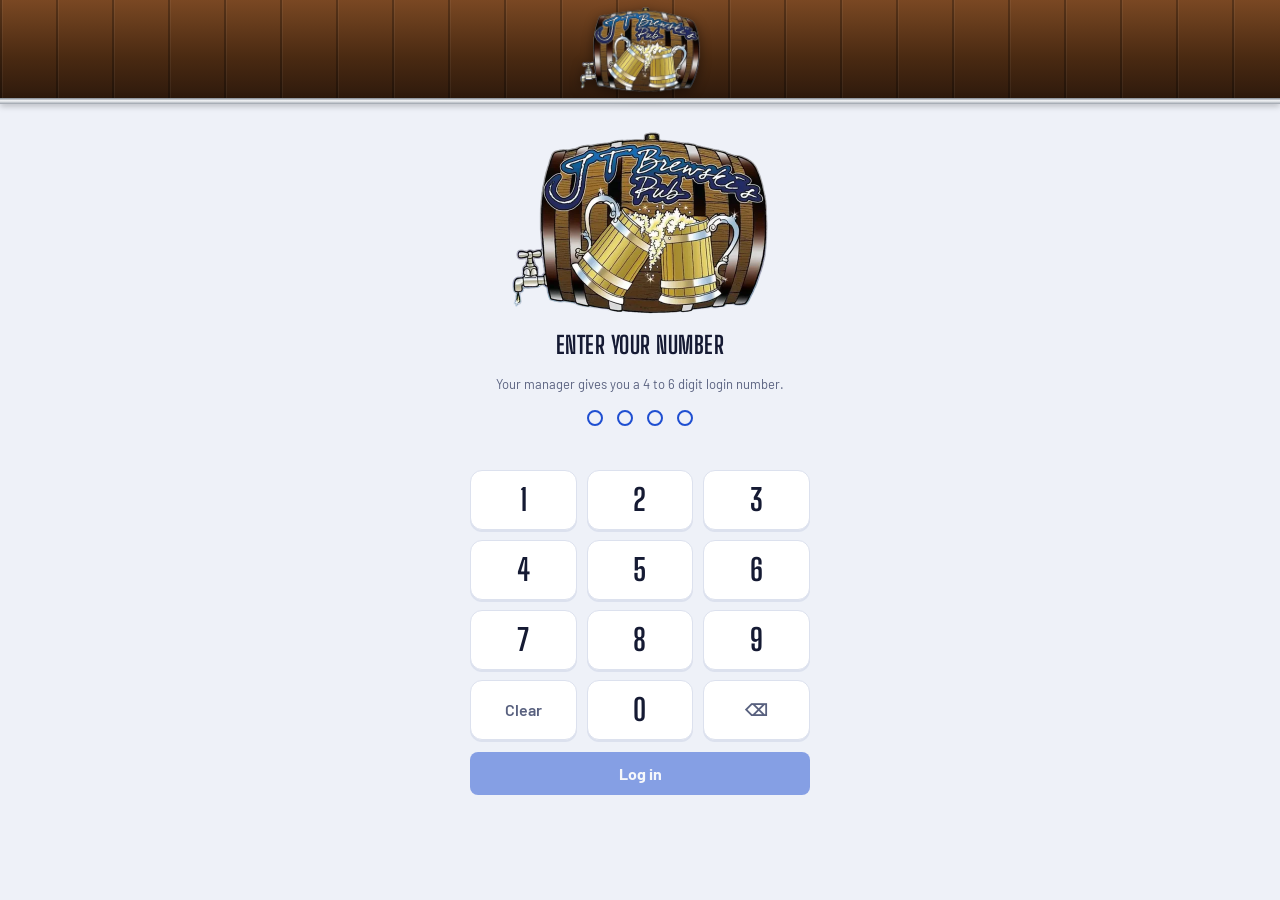
==== commit 9077c4fc: "Version 31: bottom tabs, slim header, Tonight card Tabs move to a bottom bar with icons. The header " ====
--- a/site/index.html
+++ b/site/index.html
@@ -45,13 +45,11 @@
 <div class="wrap">
   <div class="offline" id="offline" role="status" hidden></div>
   <div class="updatebar" id="updatebar" role="status" hidden><span id="updatetext"></span><button type="button" class="btn small" id="updateBtn">Update now</button></div>
-  <div class="shiftday"><span id="dayLabel"></span><span>Days roll over at 5 AM</span></div>
-  <nav class="tabs" id="tabs" hidden>
-    <button type="button" id="tabShifts" aria-pressed="true">Tasks</button>
-    <button type="button" id="tabInv" aria-pressed="false">Inventory</button>
-    <button type="button" id="tabSched" aria-pressed="false">Shifts</button>
-    <button type="button" id="tabEvents" aria-pressed="false">Events</button>
-    <button type="button" id="tabTeam" aria-pressed="false" hidden>Team</button>
+  <nav class="tabs" id="tabs" aria-label="Sections" hidden>
+    <button type="button" id="tabShifts" aria-pressed="true"><span class="ic"><svg viewBox="0 0 24 24" aria-hidden="true" fill="none" stroke="currentColor" stroke-width="2" stroke-linecap="round" stroke-linejoin="round"><path d="M9 11l3 3L21 4.5"/><path d="M20 12v7a2 2 0 0 1-2 2H5a2 2 0 0 1-2-2V6a2 2 0 0 1 2-2h11"/></svg></span><span>Tasks</span></button>
+    <button type="button" id="tabInv" aria-pressed="false"><span class="ic"><svg viewBox="0 0 24 24" aria-hidden="true" fill="none" stroke="currentColor" stroke-width="2" stroke-linecap="round" stroke-linejoin="round"><path d="M21 8l-9-5-9 5 9 5 9-5z"/><path d="M3 8v8l9 5 9-5V8"/><path d="M12 13v8"/></svg></span><span>Inventory</span></button>
+    <button type="button" id="tabSched" aria-pressed="false"><span class="ic"><svg viewBox="0 0 24 24" aria-hidden="true" fill="none" stroke="currentColor" stroke-width="2" stroke-linecap="round" stroke-linejoin="round"><circle cx="12" cy="12" r="9"/><path d="M12 7v5l3 2"/></svg></span><span>Shifts</span></button>
+    <button type="button" id="tabEvents" aria-pressed="false"><span class="ic"><svg viewBox="0 0 24 24" aria-hidden="true" fill="none" stroke="currentColor" stroke-width="2" stroke-linecap="round" stroke-linejoin="round"><rect x="3" y="4.5" width="18" height="16.5" rx="2.5"/><path d="M8 2.5v4M16 2.5v4M3 10h18"/></svg></span><span>Events</span></button>
   </nav>
   <main id="view"><p class="hint">Loading…</p></main>
 </div>
--- a/site/styles.css
+++ b/site/styles.css
@@ -625,3 +625,53 @@
 .seg button{flex:1;border:0;background:none;border-radius:7px;padding:8px 4px;font-weight:600;color:var(--muted)}
 .seg button[aria-checked="true"]{background:var(--blue);color:var(--blue-ink);box-shadow:0 2px 6px rgba(31,79,209,.35)}
 .gearbtn[aria-pressed="true"]{background:#1f4fd1;border-color:#1f4fd1}
+
+/* ---------- v31: bottom tabs, slim header, Tonight card ---------- */
+.top{padding-block:6px 11px}
+.top .toplogo{width:122px}
+@media (max-width:420px){.top .toplogo{width:108px}}
+main{padding-top:18px}
+
+#tabs{position:fixed;left:0;right:0;bottom:0;z-index:15;margin:0;display:flex;justify-content:center;gap:2px;border-radius:0;
+  padding:6px max(8px,env(safe-area-inset-left,0px)) calc(6px + env(safe-area-inset-bottom,0px)) max(8px,env(safe-area-inset-right,0px));
+  background:color-mix(in srgb,var(--card) 90%,transparent);-webkit-backdrop-filter:blur(16px) saturate(1.4);backdrop-filter:blur(16px) saturate(1.4);
+  border-top:1px solid var(--line);box-shadow:0 -8px 24px -16px rgba(0,0,0,.35)}
+#tabs button{flex:1;max-width:120px;display:flex;flex-direction:column;align-items:center;gap:2px;padding:4px 2px 2px;border-radius:12px;
+  background:none;box-shadow:none;color:var(--muted);font-size:11.5px;font-weight:600;letter-spacing:.01em}
+#tabs button .ic{display:grid;place-items:center;width:56px;height:30px;border-radius:999px;transition:background-color .18s,color .18s}
+#tabs button svg{width:23px;height:23px}
+#tabs button[aria-pressed="true"]{background:none;box-shadow:none;color:var(--blue)}
+#tabs button[aria-pressed="true"] .ic{background:var(--boh-soft)}
+#tabs button[aria-pressed="true"] svg{stroke-width:2.3}
+#tabs button:active{transform:scale(.94)}
+#tabs button.has-dot::after{top:2px;right:calc(50% - 24px)}
+body{padding-bottom:calc(104px + env(safe-area-inset-bottom,0px))}
+.toast{bottom:calc(82px + env(safe-area-inset-bottom,0px))}
+
+.tonight{display:flex;flex-direction:column;gap:14px;padding:18px;border-radius:20px;color:#fff;position:relative;overflow:hidden;
+  background:radial-gradient(120% 90% at 100% 0%,rgba(240,180,41,.28),transparent 55%),linear-gradient(160deg,#13328f,#1f4fd1 70%);
+  box-shadow:0 14px 30px -18px #13328f}
+.tn-top{display:flex;align-items:center;justify-content:space-between;gap:14px}
+.tn-hello{display:flex;flex-direction:column;gap:4px;min-width:0}
+.tonight .eyebrow{color:var(--gold);font-weight:700}
+.tonight h2{font-size:34px;line-height:.95;color:#fff;overflow-wrap:anywhere}
+.tn-sum{margin:2px 0 0;display:flex;flex-wrap:wrap;gap:6px;align-items:center;color:rgba(255,255,255,.88);font-weight:600;font-size:15px}
+.tn-over{background:#ff6b5b;color:#fff;font-size:12.5px;font-weight:700;padding:2px 9px;border-radius:999px}
+.tn-stein{position:relative;display:flex;flex-direction:column;align-items:center;gap:4px;margin-right:10px;flex:none}
+.tonight .stein{margin-right:0;width:62px;height:88px}
+.tonight .stein-glass{border-color:rgba(255,255,255,.75);background:linear-gradient(90deg,rgba(255,255,255,.18),transparent 45%,rgba(255,255,255,.18))}
+.tonight .stein::after{border-color:rgba(255,255,255,.75)}
+.tn-count{font-family:var(--display);font-weight:800;font-size:20px;line-height:1;font-variant-numeric:tabular-nums}
+.tn-rows{display:flex;flex-direction:column;gap:6px}
+.tn-row{display:flex;align-items:center;gap:12px;width:100%;text-align:left;border:0;border-radius:14px;padding:10px 12px;color:#fff;
+  background:rgba(255,255,255,.12);-webkit-backdrop-filter:blur(4px);backdrop-filter:blur(4px)}
+.tn-row:active{transform:scale(.98)}
+.tn-ic{width:34px;height:34px;border-radius:10px;display:grid;place-items:center;background:rgba(255,255,255,.16);flex:none}
+.tn-ic svg{width:19px;height:19px}
+.tn-t{display:flex;flex-direction:column;gap:1px;min-width:0;flex:1}
+.tn-t b{font-size:15.5px;line-height:1.25;overflow-wrap:anywhere}
+.tn-t span{font-size:13px;color:rgba(255,255,255,.78)}
+.tn-go{font-size:22px;line-height:1;color:rgba(255,255,255,.6)}
+.tn-row.hot .tn-ic{background:var(--gold);color:#3a2600}
+.tn-row.tn-event .tn-ic{background:color-mix(in srgb,var(--k) 55%,transparent);color:#fff}
+@media (max-width:360px){.tonight h2{font-size:28px}.tonight .stein{width:52px;height:76px}}
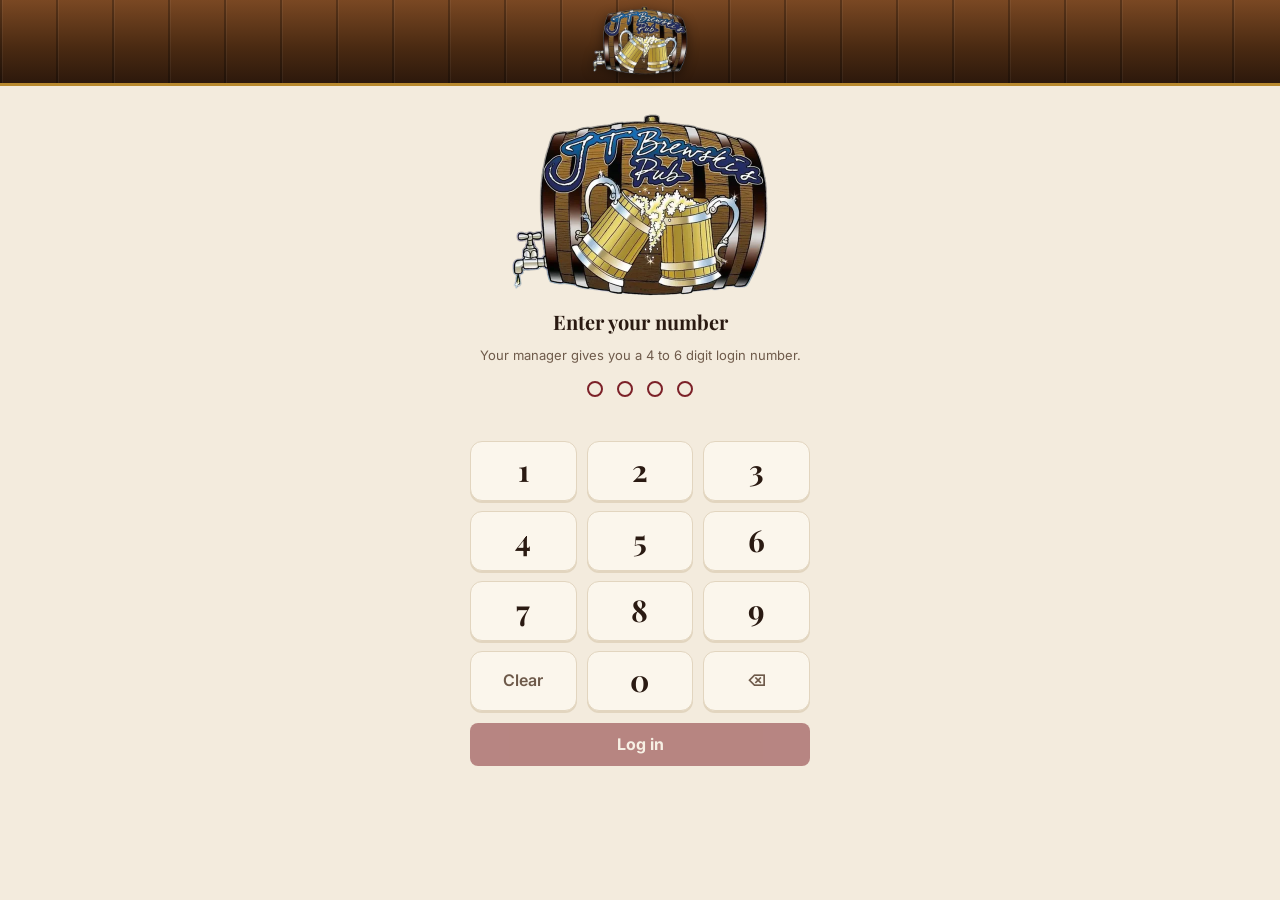
==== commit 41a4964f: "Version 33: Heritage look Cream paper, oxblood and gold, Playfair Display headings over Inter. Wood " ====
--- a/site/index.html
+++ b/site/index.html
@@ -15,7 +15,7 @@
 <meta name="apple-mobile-web-app-title" content="Brewskis">
 <link rel="preconnect" href="https://fonts.googleapis.com">
 <link rel="preconnect" href="https://fonts.gstatic.com" crossorigin>
-<link rel="stylesheet" href="https://fonts.googleapis.com/css2?family=Big+Shoulders+Display:wght@700;800&family=Barlow:wght@400;500;600;700&family=IBM+Plex+Mono:wght@400;500&display=swap">
+<link rel="stylesheet" href="https://fonts.googleapis.com/css2?family=Playfair+Display:ital,wght@0,600;0,700;1,600&family=Inter:wght@400;500;600;700&family=IBM+Plex+Mono:wght@400;500&display=swap">
 <link rel="stylesheet" href="styles.css">
 <!-- the intro plays once each time the app is opened, not on refreshes or updates -->
 <script>try{if(sessionStorage.getItem("brewskis.intro"))document.documentElement.classList.add("no-intro")}catch(e){}</script>
--- a/site/styles.css
+++ b/site/styles.css
@@ -675,3 +675,171 @@
 .tn-row.hot .tn-ic{background:var(--gold);color:#3a2600}
 .tn-row.tn-event .tn-ic{background:color-mix(in srgb,var(--k) 55%,transparent);color:#fff}
 @media (max-width:360px){.tonight h2{font-size:28px}.tonight .stein{width:52px;height:76px}}
+
+/* ---------- v32: calmer headings, tidier colors, smooth loading ---------- */
+/* headings: sentence case in the body font; the display font is kept for big numbers */
+h2{font-family:var(--body);font-weight:800;font-size:20px;text-transform:none;letter-spacing:-.01em;line-height:1.2}
+h2.ptitle{font-size:28px;letter-spacing:-.02em;line-height:1.1}
+h2.sectitle{font-size:22px}
+.fold-head h2{font-size:19px}
+.sheet h2{font-size:22px}
+.empty h2{font-size:19px}
+.tonight h2{font-family:var(--body);font-weight:800;font-size:30px;line-height:1.05;letter-spacing:-.02em;text-transform:none}
+@media (max-width:360px){.tonight h2{font-size:26px}}
+.evhero .evtitle,.coverhero h3{font-family:var(--body);font-weight:800;font-size:26px;line-height:1.1;letter-spacing:-.02em;text-transform:none}
+.evsheet-title{font-size:28px;letter-spacing:-.02em;line-height:1.1}
+.bigtime{font-family:var(--body);font-size:26px;letter-spacing:-.02em;text-transform:none}
+.dayhead b,.covwhen b{font-family:var(--body);font-weight:800;font-size:17px;text-transform:none;letter-spacing:-.01em}
+.sethead{font-size:12.5px;letter-spacing:.04em}
+.tasks-alert{align-self:flex-start;text-align:left}
+
+/* colors: one bold card per screen, everything else flat */
+.calcard,.tapstrip{background:var(--card)}
+.updatebar{background:var(--blue)}
+.evhero.ev-party{background:linear-gradient(135deg,#7a4f05,#c98a12)}
+.evhero.ev-entertainment{background:linear-gradient(135deg,#341b80,#6a3fd0)}
+.evhero.ev-other{background:linear-gradient(135deg,#262c47,#4b5370)}
+
+/* loading placeholders */
+.skel{background:var(--soft);border-radius:14px;position:relative;overflow:hidden}
+.skel::after{content:"";position:absolute;inset:0;transform:translateX(-100%);background:linear-gradient(90deg,transparent,rgba(255,255,255,.55),transparent)}
+.skel-hero{height:200px;border-radius:20px}
+.skel-row{height:64px}
+.skel-day{height:96px}
+@media (prefers-color-scheme:dark){:root:not([data-theme="light"]) .skel::after{background:linear-gradient(90deg,transparent,rgba(255,255,255,.06),transparent)}}
+:root[data-theme="dark"] .skel::after{background:linear-gradient(90deg,transparent,rgba(255,255,255,.06),transparent)}
+
+/* pull to refresh */
+html,body{overscroll-behavior-y:contain}
+.ptr{position:fixed;top:0;left:50%;z-index:30;width:40px;height:40px;border-radius:50%;display:grid;place-items:center;pointer-events:none;
+  background:var(--card);box-shadow:0 6px 18px -6px rgba(0,0,0,.35);opacity:0;transform:translate(-50%,-52px);transition:transform .2s ease-out,opacity .2s}
+.ptr-spin{width:20px;height:20px;border-radius:50%;border:2.5px solid var(--line);border-top-color:var(--blue)}
+.ptr.ready .ptr-spin{border-color:var(--blue);border-top-color:var(--gold)}
+
+@media (prefers-reduced-motion:no-preference){
+  .skel::after{animation:shimmer 1.3s ease-in-out infinite}
+  @keyframes shimmer{to{transform:translateX(100%)}}
+  .ptr.spin .ptr-spin{animation:ptrspin .7s linear infinite}
+  @keyframes ptrspin{to{transform:rotate(360deg)}}
+  /* moving between tabs: a soft rise */
+  #view.enter{animation:enter2 .3s cubic-bezier(.2,.8,.2,1)}
+  @keyframes enter2{from{opacity:0;transform:translateY(12px)}to{opacity:1;transform:none}}
+  .tonight,.evhero,.coverhero{transition:transform .15s ease-out}
+  .evhero:active{transform:scale(.985)}
+}
+.seg button[aria-checked="true"]{background:#1f4fd1;color:#fff}
+
+/* ======================================================================
+   v33 · HERITAGE — cream paper, oxblood and gold, serif headings, a chalkboard.
+   (--blue is the app's main accent everywhere; in this look it is oxblood, brass in dark mode.)
+   ====================================================================== */
+:root{
+  --paper:#F3EBDD; --card:#FBF6EC; --ink:#2A1A12; --muted:#6E5A4A; --line:#E2D5BF; --soft:#EDE3D1;
+  --silver:#A8957C; --glass:rgba(255,255,255,.55);
+  --blue:#7C2128; --blue-deep:#5A1419; --blue-ink:#FBF6EC; --gold:#E2A93B; --gold-deep:#8A6418; --foam:#FFF8EA;
+  --foh:#8A5A0A; --foh-soft:#F5E6C4; --boh:#2F5A44; --boh-soft:#DCE8DF; --mgr:#7A4522; --mgr-soft:#EFDCCB;
+  --done:#2F7A4F; --done-soft:#DCEEDF; --warn:#A8580E; --warn-soft:#F8E2CC; --danger:#9E2A2B; --danger-soft:#F5DAD6;
+  --serif:"Playfair Display",Georgia,"Times New Roman",serif;
+  --display:var(--serif);
+  --body:"Inter",-apple-system,"Segoe UI",Roboto,Arial,sans-serif;
+  --board:#1F2B24; --board-edge:#2E3F35; --board-ink:#F1EAD8; --chalk-gold:#F5C04A;
+  --ev-party:#8A5A0A; --ev-party-soft:#F5E6C4; --ev-ent:#6B2D5C; --ev-ent-soft:#F0DDE9; --ev-std:#2F5A44; --ev-std-soft:#DCE8DF; --ev-other:#6E5A4A; --ev-other-soft:#EDE3D1;
+}
+@media (prefers-color-scheme:dark){:root:not([data-theme="light"]){
+  --paper:#15100B; --card:#1F1812; --ink:#F3EBDD; --muted:#B9A68E; --line:#3A2D21; --soft:#2A2119;
+  --silver:#8C7A66; --glass:rgba(255,255,255,.08);
+  --blue:#D4A24C; --blue-deep:#A97F2E; --blue-ink:#1A1206; --gold:#E2B04F; --gold-deep:#E2B04F; --foam:#FFF4D6;
+  --foh:#E2B04F; --foh-soft:#3A2C12; --boh:#86BC9C; --boh-soft:#1C3326; --mgr:#D9A07A; --mgr-soft:#3B2516;
+  --done:#6CC08E; --done-soft:#163223; --warn:#F0A05A; --warn-soft:#3D2414; --danger:#F08A7E; --danger-soft:#401A17;
+  --board:#17221C; --board-edge:#2A3A31;
+  --ev-party:#E2B04F; --ev-party-soft:#3A2C12; --ev-ent:#D69BC6; --ev-ent-soft:#3A1C33; --ev-std:#86BC9C; --ev-std-soft:#1C3326; --ev-other:#B9A68E; --ev-other-soft:#2A2119; color-scheme:dark}}
+:root[data-theme="dark"]{
+  --paper:#15100B; --card:#1F1812; --ink:#F3EBDD; --muted:#B9A68E; --line:#3A2D21; --soft:#2A2119;
+  --silver:#8C7A66; --glass:rgba(255,255,255,.08);
+  --blue:#D4A24C; --blue-deep:#A97F2E; --blue-ink:#1A1206; --gold:#E2B04F; --gold-deep:#E2B04F; --foam:#FFF4D6;
+  --foh:#E2B04F; --foh-soft:#3A2C12; --boh:#86BC9C; --boh-soft:#1C3326; --mgr:#D9A07A; --mgr-soft:#3B2516;
+  --done:#6CC08E; --done-soft:#163223; --warn:#F0A05A; --warn-soft:#3D2414; --danger:#F08A7E; --danger-soft:#401A17;
+  --board:#17221C; --board-edge:#2A3A31;
+  --ev-party:#E2B04F; --ev-party-soft:#3A2C12; --ev-ent:#D69BC6; --ev-ent-soft:#3A1C33; --ev-std:#86BC9C; --ev-std-soft:#1C3326; --ev-other:#B9A68E; --ev-other-soft:#2A2119; color-scheme:dark}
+
+/* type */
+h2{font-family:var(--serif);font-weight:700;letter-spacing:0}
+h2.ptitle{font-size:30px;letter-spacing:-.005em}
+h2.sectitle{font-size:24px}
+.eyebrow{font-family:var(--body);font-size:12px;font-weight:700;letter-spacing:.14em;text-transform:uppercase;color:var(--blue)}
+.big,.tn-count,.evdate b{font-family:var(--serif);font-weight:700}
+
+/* header: wood with a gold rule */
+.band::after{height:3px;background:#B8892E;box-shadow:none}
+.top .toplogo{width:96px}
+.gearbtn{background:none;border:1px solid rgba(243,235,221,.3);color:#F3EBDD}
+.gearbtn[aria-pressed="true"]{background:#B8892E;border-color:#B8892E;color:#2A170B}
+.who{background:#B8892E;border:0;color:#2A170B;padding:4px 12px 4px 4px}
+.who .dot{background:#2A170B;color:#F3D48A;font-family:var(--serif);font-size:14px}
+@media (max-width:420px){.who{padding:0;background:none}.who .dot{width:44px;height:44px;background:#B8892E;color:#2A170B;font-size:18px}}
+.dot{background:var(--blue);color:var(--blue-ink)}
+
+/* tab bar: cream, oxblood with a gold underline when chosen */
+#tabs{background:color-mix(in srgb,var(--card) 94%,transparent);border-top:1px solid var(--line);box-shadow:0 -8px 24px -18px rgba(42,26,18,.35)}
+#tabs button{color:var(--muted)}
+#tabs button[aria-pressed="true"]{color:var(--blue)}
+#tabs button[aria-pressed="true"] .ic{background:none}
+#tabs button[aria-pressed="true"] .ic + span{text-decoration:underline 2px var(--gold);text-underline-offset:5px}
+
+/* the Tonight area: greeting on the paper, then the chalkboard */
+.tonight{display:flex;flex-direction:column;gap:18px;padding:0;border-radius:0;background:none;box-shadow:none;color:inherit;overflow:visible}
+.tn-top{display:flex;align-items:flex-end;justify-content:space-between;gap:16px;padding:2px 8px 0}
+.tonight .eyebrow{color:var(--blue)}
+.tonight h2{font-family:var(--serif);font-weight:700;font-size:32px;line-height:1.08;color:var(--ink);letter-spacing:0}
+.tonight h2 i{font-weight:600}
+.tn-sum{color:var(--muted);font-weight:500;font-size:15px;gap:0}
+.tn-over{background:none;color:var(--danger);font-weight:600;font-size:15px;padding:0}
+.tn-stein{margin-right:16px}
+.tonight .stein{width:52px;height:72px}
+.tonight .stein-glass{border-color:var(--silver);background:linear-gradient(90deg,var(--glass),transparent 45%,var(--glass))}
+.tonight .stein::after{border-color:var(--silver);right:-14px;width:14px}
+@media (max-width:360px){.tonight h2{font-size:27px}}
+
+.board{position:relative;border-radius:16px;padding:16px 18px 6px;background:var(--board);color:var(--board-ink);
+  box-shadow:inset 0 0 0 6px var(--board-edge),0 16px 30px -20px rgba(20,30,24,.9)}
+.bd-title{margin:0 0 4px;text-align:center;font-family:var(--serif);font-style:italic;font-weight:600;font-size:21px;color:var(--chalk-gold)}
+.bd-row{display:flex;align-items:baseline;gap:8px;width:100%;min-height:44px;padding:11px 2px;border:0;border-top:1px dashed rgba(241,234,216,.22);
+  background:none;color:inherit;text-align:left;font-size:15px;cursor:pointer}
+.bd-l{font-weight:600;white-space:nowrap;overflow:hidden;text-overflow:ellipsis;min-width:0;flex:0 1 auto}
+.bd-dots{flex:1 1 18px;min-width:18px;border-bottom:2px dotted rgba(241,234,216,.35);transform:translateY(-4px)}
+.bd-v{white-space:nowrap;flex:none}
+.bd-row.hot{color:var(--chalk-gold);font-weight:700}
+.bd-row.hot .bd-dots{border-color:rgba(245,192,74,.5)}
+.bd-row:active{transform:scale(.985)}
+
+/* the other bold cards (Shifts and Events) are chalkboards too */
+.coverhero,.evhero,.evhero.ev-party,.evhero.ev-entertainment,.evhero.ev-other{background:var(--board);color:var(--board-ink);
+  box-shadow:inset 0 0 0 6px var(--board-edge),0 16px 30px -20px rgba(20,30,24,.9);border:0}
+.coverhero{padding:20px}
+.evhero{padding:20px 22px}
+.coverhero .eyebrow,.evhero .eyebrow,.evhero.ev-party .eyebrow{color:var(--chalk-gold)}
+.coverhero h3,.evhero .evtitle{font-family:var(--serif);font-weight:700;font-size:27px;letter-spacing:0;color:#FBF6EC}
+.coverhero .hint,.evhero .evwhen{color:rgba(241,234,216,.82)}
+.coverhero .btn{background:var(--chalk-gold);color:#2A1A06;box-shadow:none}
+.coverhero .alertlink{color:var(--board-ink)}
+.evhero .tag,.evhero .tag.plain{background:rgba(241,234,216,.14);color:var(--board-ink)}
+
+/* controls */
+.check{border-radius:6px;border:2px solid var(--silver)}
+.task.done .check,.promorow.done .check{background:var(--blue);border-color:var(--blue)}
+.check svg path{color:var(--blue-ink)!important}
+.task.overdue .check{border-color:var(--danger)}
+.seg button[aria-checked="true"]{background:var(--blue);color:var(--blue-ink);box-shadow:none}
+.chip[aria-pressed="true"]{background:var(--blue);border-color:var(--blue);color:var(--blue-ink)}
+.updatebar{background:var(--blue);color:var(--blue-ink)}
+.updatebar .btn{background:var(--chalk-gold);color:#2A1A06}
+.switch:checked{background:var(--blue)}
+.calday.sel .num{background:var(--blue);color:var(--blue-ink)}
+.calday.today .num{box-shadow:inset 0 0 0 2px var(--blue);color:var(--blue)}
+.btn{box-shadow:0 2px 0 var(--blue-deep)}
+.btn.ghost{box-shadow:none}
+.card,.person,.empty,.list,.setrow,.soundrow,.evrow,.covercard{border-radius:14px}
+.divider{background:var(--soft)}
+.sethead{color:var(--blue)}
+.ptr-spin{border-top-color:var(--blue)}
+.tn-sum{display:block}
